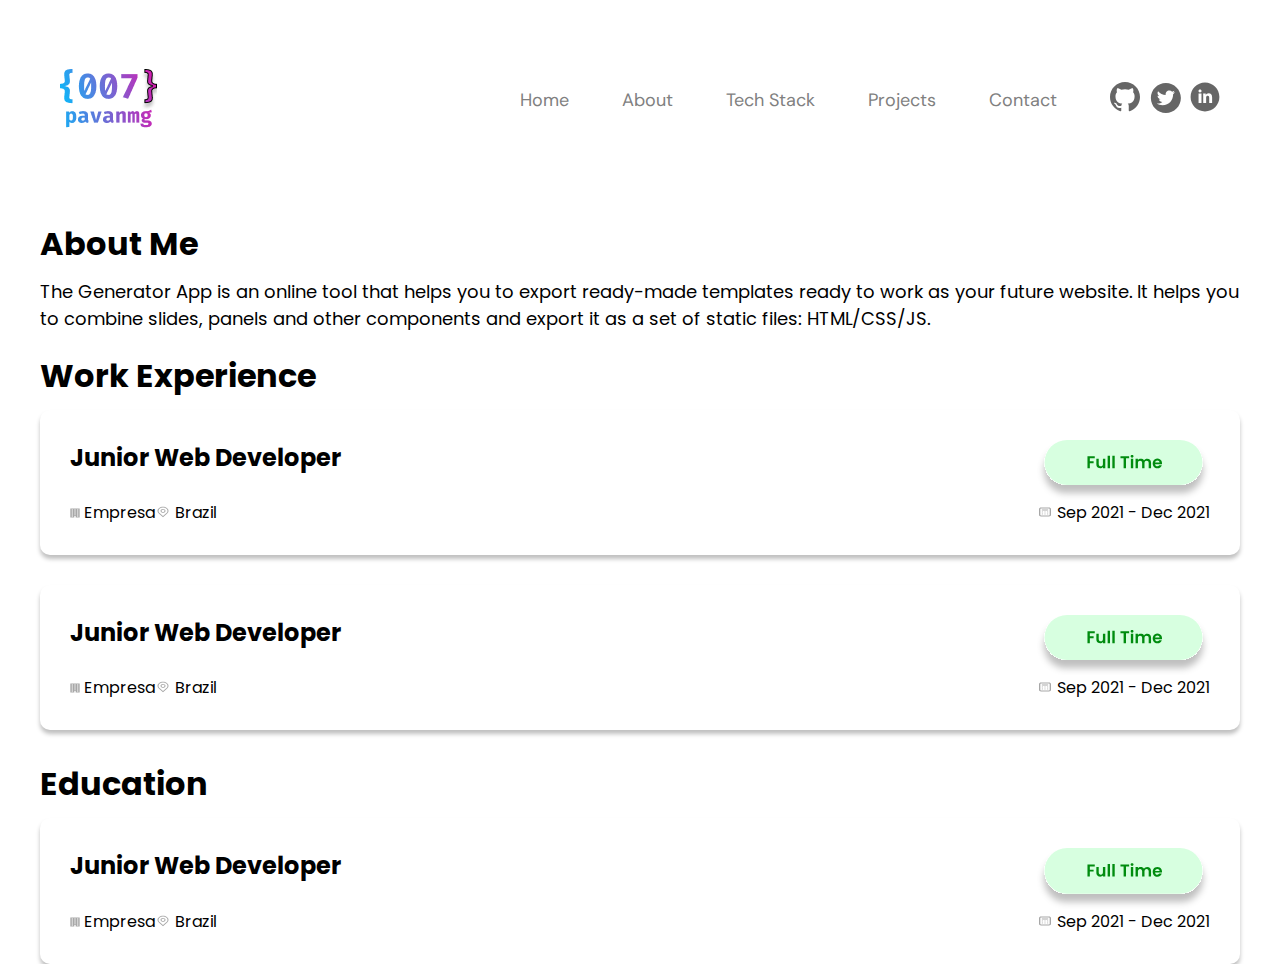
==== about.html @ 2c1f19c5 "Primeiro commit" ====
<!DOCTYPE html>
<html lang="en">
<head>
    <meta charset="UTF-8">
    <meta http-equiv="X-UA-Compatible" content="IE=edge">
    <meta name="viewport" content="width=device-width, initial-scale=1.0">
    <link href="https://fonts.googleapis.com/css2?family=DM+Sans&family=Poppins:wght@200&display=swap" rel="stylesheet">
    <link rel="stylesheet" href="style.css">
    <title>About Me</title>
</head>
<body>
    <div class="wrapper"> 
    <header class="margin-header">
        <div>
            <img src="./icones/logo 1.png" alt="Logo">
        </div>
        
        <div class="nav-itens">
            <a class="item" href="index.html">Home</a>
            <a class="item"href="about.html">About</a> 
            <a class="item"href="">Tech Stack</a>
            <a class="item"href="">Projects</a> 
            <a class="item"href="">Contact</a>
            <div class="nav-img">
                <a class="item-img" href="https://github.com/dinosalro" target="_blank" rel="noopener noreferrer"> <img src="./icones/git.svg" alt="GitHub"></a>
                <a href="https://twitter.com/dinosalre" target="_blank" rel="noopener noreferrer"> <img src="./icones/twitter.svg" alt="Linkedin"></a>
                <a href="https://www.linkedin.com/in/ana-clara-dantas-8116a7218/" target="_blank" rel="noopener noreferrer"> <img src="./icones/linkedin.svg" alt="Twitter"></a>
            </div>
        </div>
    </header>
  
 <h1 class="titulo"> About Me</h1>
 <p class="text-about">The Generator App is an online tool that helps you to export ready-made templates ready to work as your future website. It helps you to combine slides, panels and other components and export it as a set of static files: HTML/CSS/JS.</p>   
<h1 class="titulo">Work Experience</h1>
<section class="section-about">
    <div class="icones-start" >
        <h2 class="titulo2"> Junior Web Developer</h2>
    <div class="icones">
        <p><img src="./icones/empresa.svg" alt="Icone de empresa">
        Empresa</p>
        <p><img src="./icones/location.svg" alt="Icone de localização">
        Brazil</p>
    </div>
    
</div>
<div class="icones-laterais">
        <img src="./icones/Middle - Fill.svg" alt="">
        <p> <img src="./icones/calendar.svg" alt="Icone de calendario">
        Sep 2021 - Dec 2021</p>
    </div>
</section>
<section class="section-about">
    <div class="icones-start" >
        <h2 class="titulo2"> Junior Web Developer</h2>
    <div class="icones">
        <p><img src="./icones/empresa.svg" alt="Icone de empresa">
        Empresa</p>
        <p><img src="./icones/location.svg" alt="Icone de localização">
        Brazil</p>
    </div>
    
</div>
<div class="icones-laterais">
        <img src="./icones/Middle - Fill.svg" alt="">
        <p> <img src="./icones/calendar.svg" alt="Icone de calendario">
        Sep 2021 - Dec 2021</p>
    </div>
</section>
<h1 class="titulo">Education</h1>
<section class="section-about">
    <div class="icones-start" >
        <h2 class="titulo2"> Junior Web Developer</h2>
    <div class="icones">
        <p><img src="./icones/empresa.svg" alt="Icone de empresa">
        Empresa</p>
        <p><img src="./icones/location.svg" alt="Icone de localização">
        Brazil</p>
    </div>
    
</div>
<div class="icones-laterais">
        <img src="./icones/Middle - Fill.svg" alt="">
        <p> <img src="./icones/calendar.svg" alt="Icone de calendario">
        Sep 2021 - Dec 2021</p>
    </div>
</section>
</div> 

</body>
</html>
---- style.css ----
*{
    margin: 0;
    padding: 0;
    box-sizing: border-box;
}

a{
    text-decoration: none;
    color: inherit;
}

.wrapper{
    width: 1200px;
    margin: 0 auto;
    height: 100vh;
}

header{
    display: flex;
    align-items: center;
    justify-content: space-between;
    height: 200px;
    margin-bottom: 110px;
    padding: 20px;
}

.margin-header{
    margin-bottom: 20px;
}

.nav-itens{
    display: flex;
    justify-content: space-between;
    align-items: center;
    width: 700px;
    color: grey;
    font-size: large;
    font-family: 'DM Sans', sans-serif;
}

.nav-img{
    display: flex;
    justify-content: space-between;
    width: 110px;
    font-weight: 500;
    font-size: 20px;
    line-height: 26px; 
}

.img-perfil{
    display: flex;
    align-items: center;
    width: 349px;
    height: 349px;
    border-radius: 50%;
}

.img-perfil-borda{
    display: flex;
    align-items: center;
    justify-content: center;
    width: 360px;
    height: 360px;
    background: -webkit-linear-gradient(left, #E70FAA
    0%, #00C0FD 100%);
    background: -webkit-linear-gradient(right, #E70FAA
    0%, #00C0FD 100%);
    -webkit-background-clip: border;
    -webkit-text-fill-color: transparent;
    border-radius: 50%;
    

}

.text-perfil{
    font-family: 'Poppins', sans-serif;
    font-size: 58px;
    line-height: 70px;
    font-weight: 800px;
    letter-spacing: -1;
    color: #42446E;
    text-shadow: 0px 4px 4px rgba(0, 0, 0, 0.25);

}

.text-perfil > span{
    
    background: -webkit-linear-gradient(left, #E70FAA
    0%, #00C0FD 100%);
    background: -webkit-linear-gradient(right, #E70FAA
    0%, #00C0FD 100%);
    -webkit-background-clip: text;
    -webkit-text-fill-color: transparent;
}

main{
    display: flex;
    justify-content: space-between;
    align-items: center;
    padding: 20px;
    
}

.item:hover{
    background: -webkit-linear-gradient(left, #E70FAA
    0%, #00C0FD 100%);
    background: -webkit-linear-gradient(right, #E70FAA
    0%, #00C0FD 100%);
    -webkit-background-clip: text;
    -webkit-text-fill-color: transparent;
}

.section-about{
    display: flex;
    justify-content: space-between;
    padding: 30px;
    border:1px;
    border-radius: 10px;
    margin-bottom: 30px;
    box-shadow: 0px 4px 4px rgba(0, 0, 0, 0.25);
    
    
}

.icones-laterais{
    display: flex;
    flex-direction: column;
}

.icones-start{
    display: flex;
    flex-direction: column;
    justify-content: space-between;
    
}

.icones{
    display: flex;
    
}


.titulo{
    margin-bottom: 10px;
    font-family: 'Poppins', sans-serif;
}

.titulo2{
    font-family: 'Poppins', sans-serif;
}
p{
    font-family: 'Poppins', sans-serif;
}

.text-about{
    margin-bottom: 20px;
    font-size: large;
}
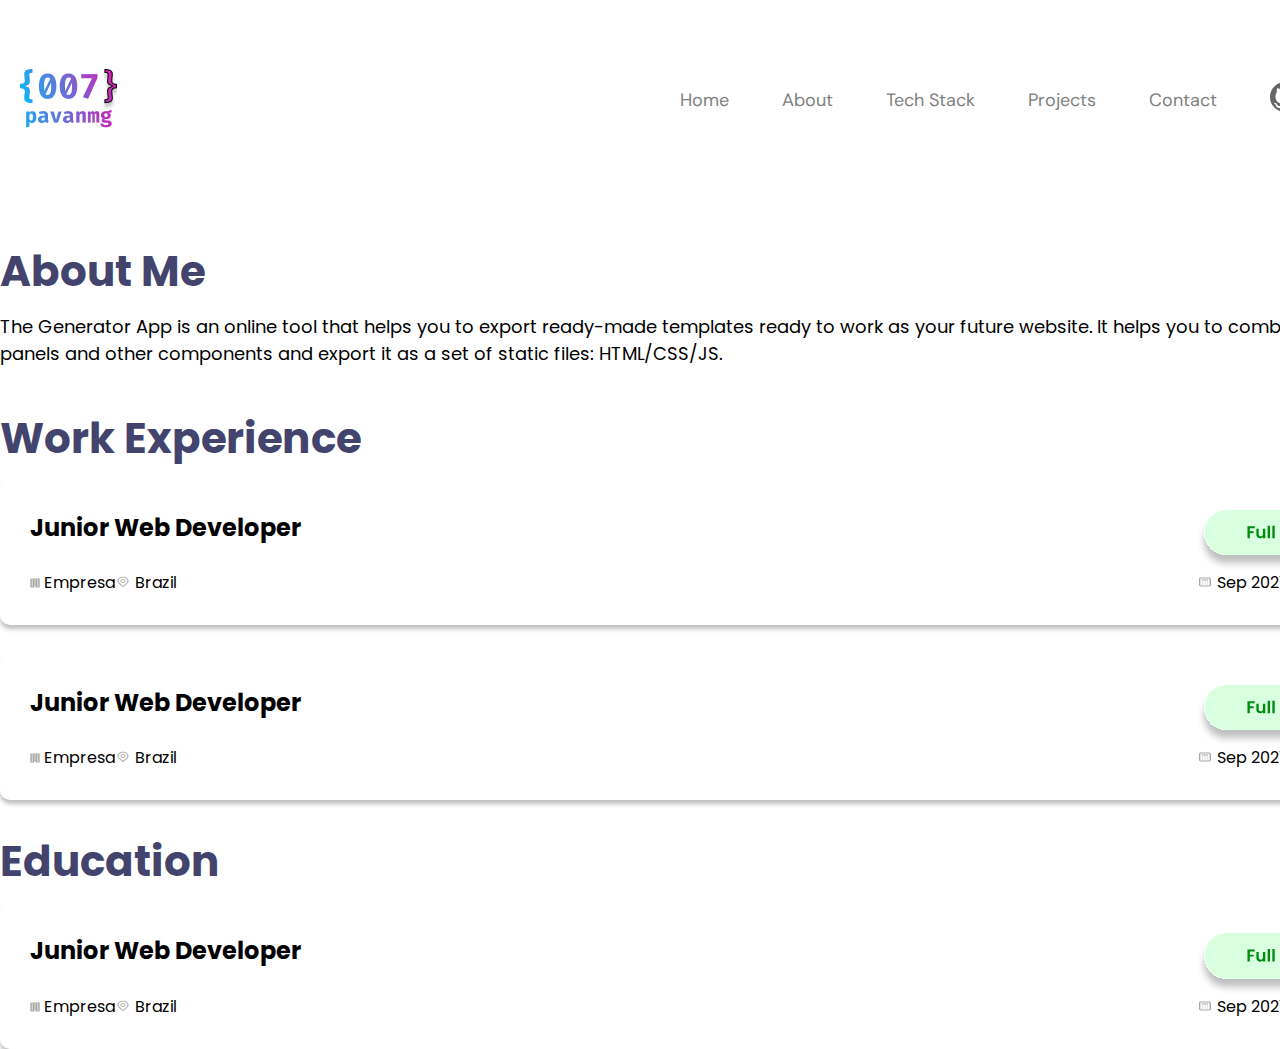
==== commit 1e69b9d8: "Coloquei mais páginas no meu portifólio" ====
--- a/about.html
+++ b/about.html
@@ -18,9 +18,9 @@
         <div class="nav-itens">
             <a class="item" href="index.html">Home</a>
             <a class="item"href="about.html">About</a> 
-            <a class="item"href="">Tech Stack</a>
-            <a class="item"href="">Projects</a> 
-            <a class="item"href="">Contact</a>
+            <a class="item"href="tech.html">Tech Stack</a>
+            <a class="item"href="projects.html">Projects</a> 
+            <a class="item"href="contact.html">Contact</a>
             <div class="nav-img">
                 <a class="item-img" href="https://github.com/dinosalro" target="_blank" rel="noopener noreferrer"> <img src="./icones/git.svg" alt="GitHub"></a>
                 <a href="https://twitter.com/dinosalre" target="_blank" rel="noopener noreferrer"> <img src="./icones/twitter.svg" alt="Linkedin"></a>
@@ -28,9 +28,11 @@
             </div>
         </div>
     </header>
-  
- <h1 class="titulo"> About Me</h1>
- <p class="text-about">The Generator App is an online tool that helps you to export ready-made templates ready to work as your future website. It helps you to combine slides, panels and other components and export it as a set of static files: HTML/CSS/JS.</p>   
+    <section class="titulo-about">
+        <h1 class="titulo"> About Me</h1>
+        <p class="text-about">The Generator App is an online tool that helps you to export ready-made templates ready to work as your future website. It helps you to combine slides, panels and other components and export it as a set of static files: HTML/CSS/JS.</p>   
+    </section>
+        
 <h1 class="titulo">Work Experience</h1>
 <section class="section-about">
     <div class="icones-start" >
--- a/style.css
+++ b/style.css
@@ -10,7 +10,7 @@
 }
 
 .wrapper{
-    width: 1200px;
+    width: 1400px;
     margin: 0 auto;
     height: 100vh;
 }
@@ -95,7 +95,7 @@
 
 main{
     display: flex;
-    justify-content: space-between;
+    justify-content: space-around;
     align-items: center;
     padding: 20px;
     
@@ -142,6 +142,7 @@
 
 .titulo{
     margin-bottom: 10px;
+    font-size: 42px;
     font-family: 'Poppins', sans-serif;
 }
 
@@ -157,3 +158,156 @@
     font-size: large;
 }
 
+.projects{
+    display: flex;
+    flex-direction: column;
+
+}
+
+.titulo-project{
+    display: flex;
+    flex-direction: column;
+    align-items: flex-start;
+    width: 1400px;
+    margin-bottom: 30px;
+    margin-left: 20px;
+}
+
+h1{
+    color: #42446E;
+}
+
+h1, .cards, .card{
+    font-family: 'Poppins', sans-serif;
+    
+
+}
+.cards{
+    display: grid;
+    grid-template-columns: repeat(3, 1fr);
+    gap: 20px;
+}
+
+.card{
+width: 25vw;
+border-radius: 30px;
+box-shadow: 0px 4px 4px rgba(0, 0, 0, 0.5);
+max-width: 470px;
+}
+
+.card-icons{
+    display: flex;
+    align-items: center;
+    justify-content: space-between;
+    
+}
+.card-link-icones{
+    margin: 20px;
+}
+
+.link{
+    display: flex;
+    align-items: center;
+
+}
+
+.img-project{
+    max-width: 470px;
+    max-height: 330px;
+    width: 25vw;
+    height: 20vw; 
+    border-top-left-radius: 30px;
+    border-top-right-radius: 30px;
+}
+
+.text-project{
+    padding: 20px;
+}
+
+.text-tech{
+    color: #42446E;
+}
+
+.tech{
+    display: flex;
+    flex-direction: column;
+    align-items: flex-start;
+}
+
+.tech-grid{
+    display: grid;
+    grid-template-columns: repeat(6, 1fr);
+    justify-items: center;
+    align-items: center;
+    width: 1400px;
+    padding: 20px;
+}
+
+.cabeca-tech{
+    margin-bottom: 100px;
+}
+
+.contact{
+    display: flex;
+    flex-direction: column;
+    font-size: 50px;
+    align-items: center;
+    
+   
+}
+
+.contact > h1{
+    font-family: 'DM Sans', sans-serif;
+    font-weight: bolder;
+}
+
+.contact > h1 > span{
+    background: -webkit-linear-gradient(left, #E70FAA
+    0%, #00C0FD 100%);
+    background: -webkit-linear-gradient(right, #E70FAA
+    0%, #00C0FD 100%);
+    -webkit-background-clip: text;
+    -webkit-text-fill-color: transparent;
+}
+
+#p-footer > span{
+    background: -webkit-linear-gradient(left, #E70FAA
+    0%, #00C0FD 100%);
+    background: -webkit-linear-gradient(right, #E70FAA
+    0%, #00C0FD 100%);
+    -webkit-background-clip: text;
+    -webkit-text-fill-color: transparent;
+}
+
+#p-footer{
+    display: flex;
+    justify-content: end;
+    padding-top: 50px;
+    border-top: 1px solid rgb(192, 183, 183);
+    color: black;
+    font-size: large;
+    font-weight: 600;
+
+
+}
+
+.info{
+    display: flex;
+    justify-content: space-between;
+    align-items: center;
+    margin-bottom: 50px;
+    font-weight: 600;
+}
+
+#main-contact{
+    height: 60vh;
+}
+
+#header-contact{
+    margin: 0;
+}
+
+.titulo-about{
+    padding-bottom: 20px;
+    padding-top: 20px ;
+}